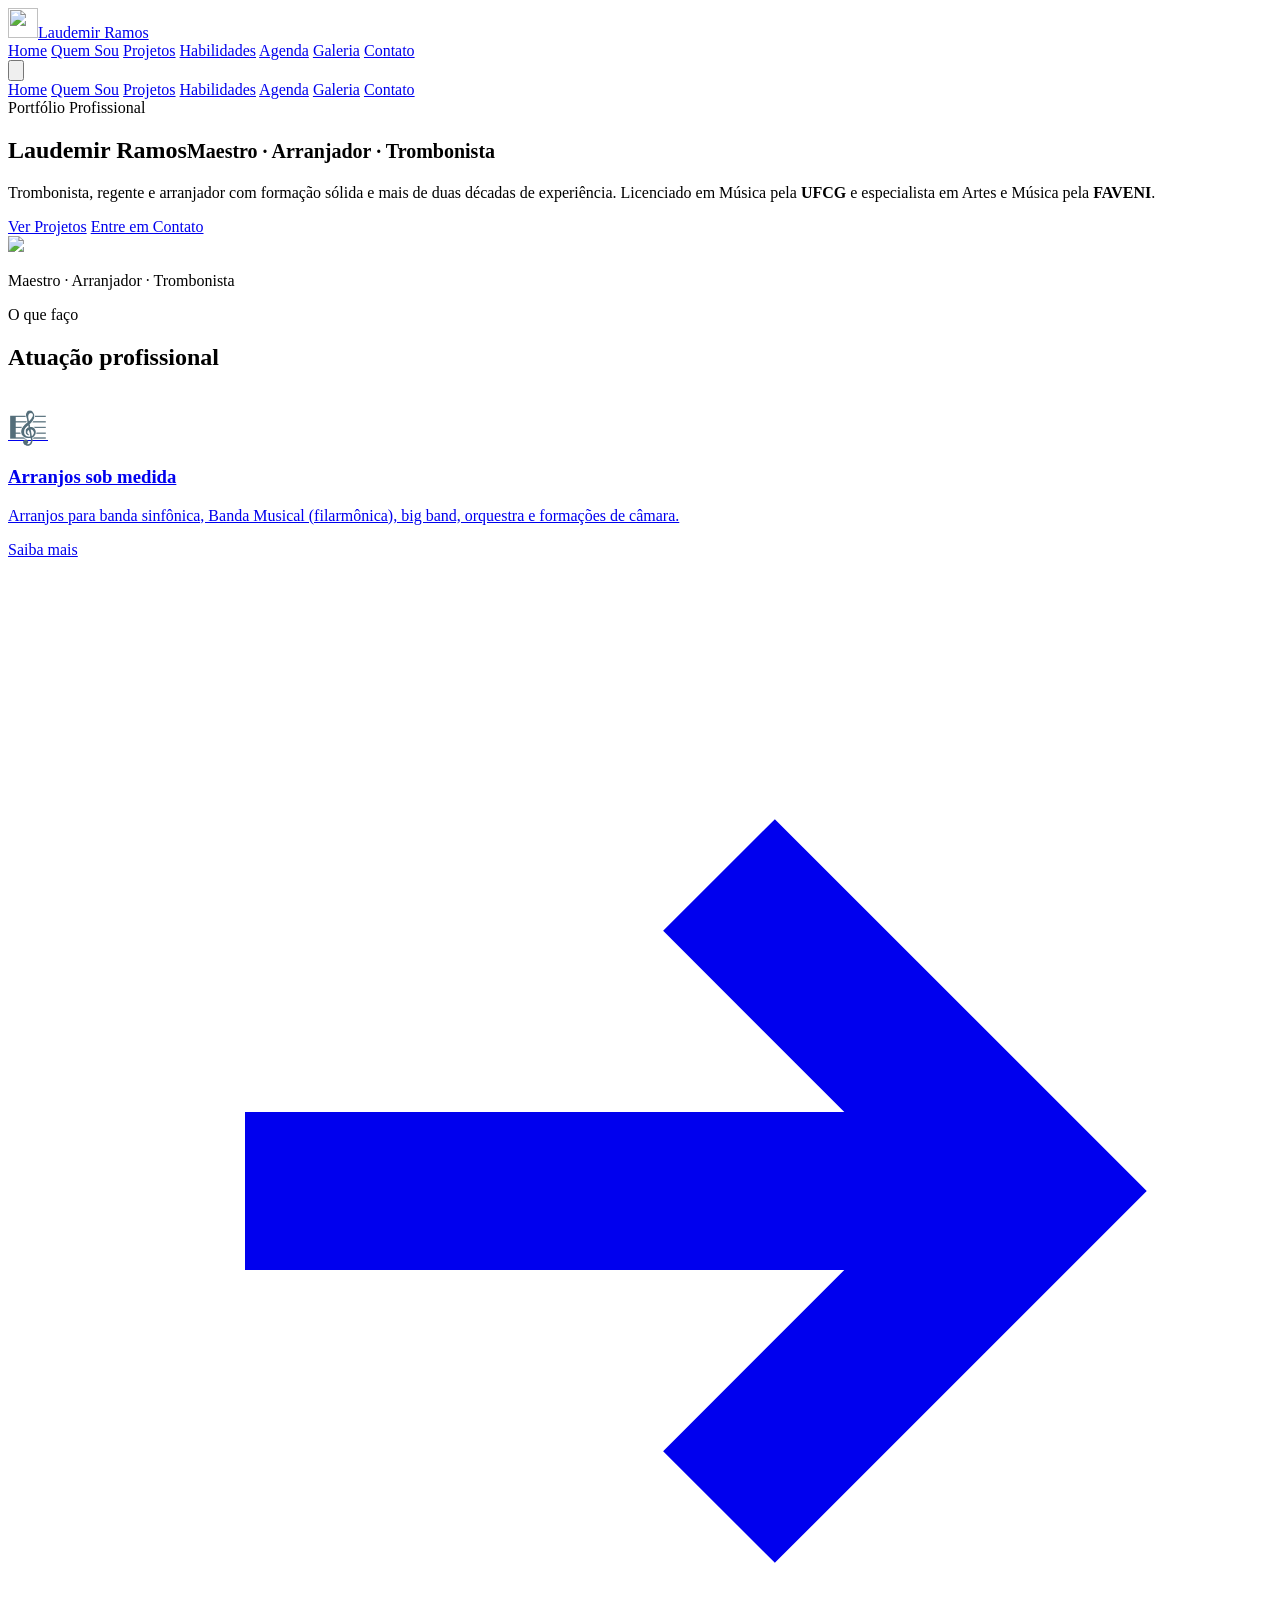
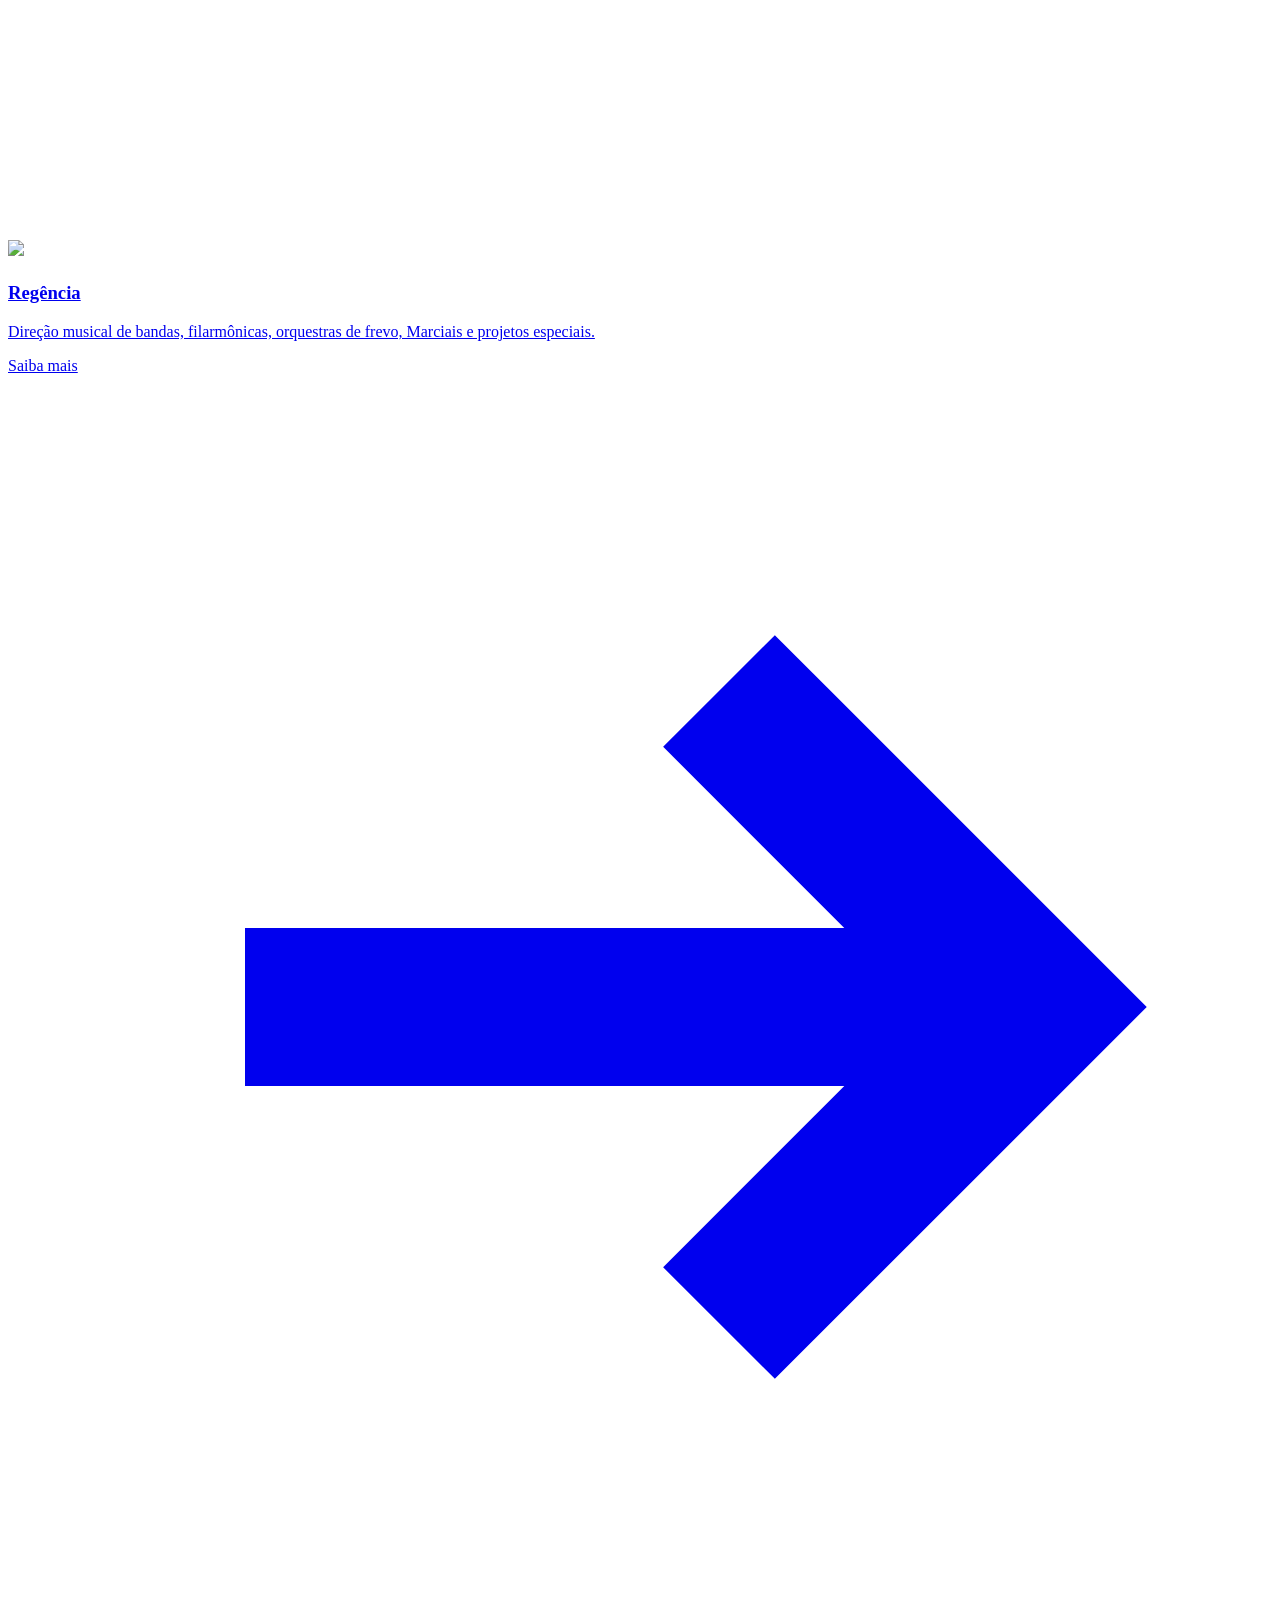
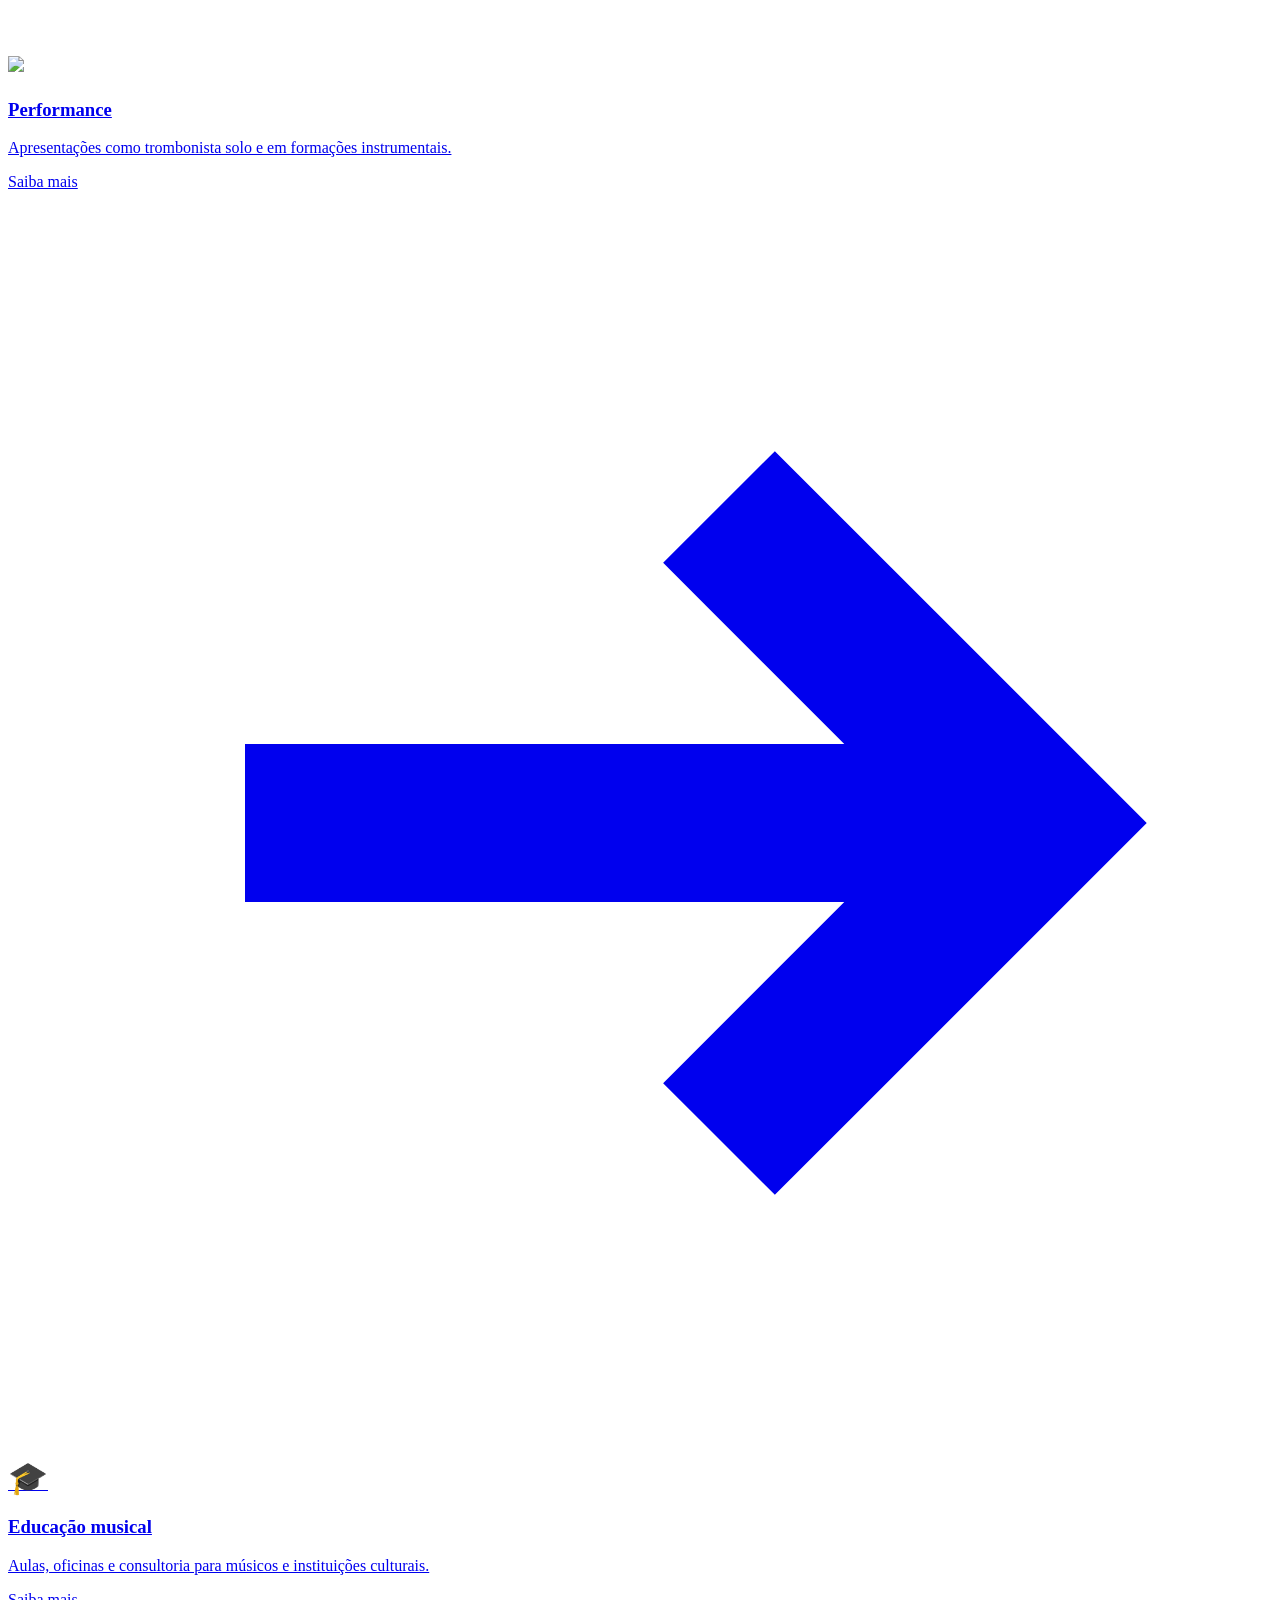
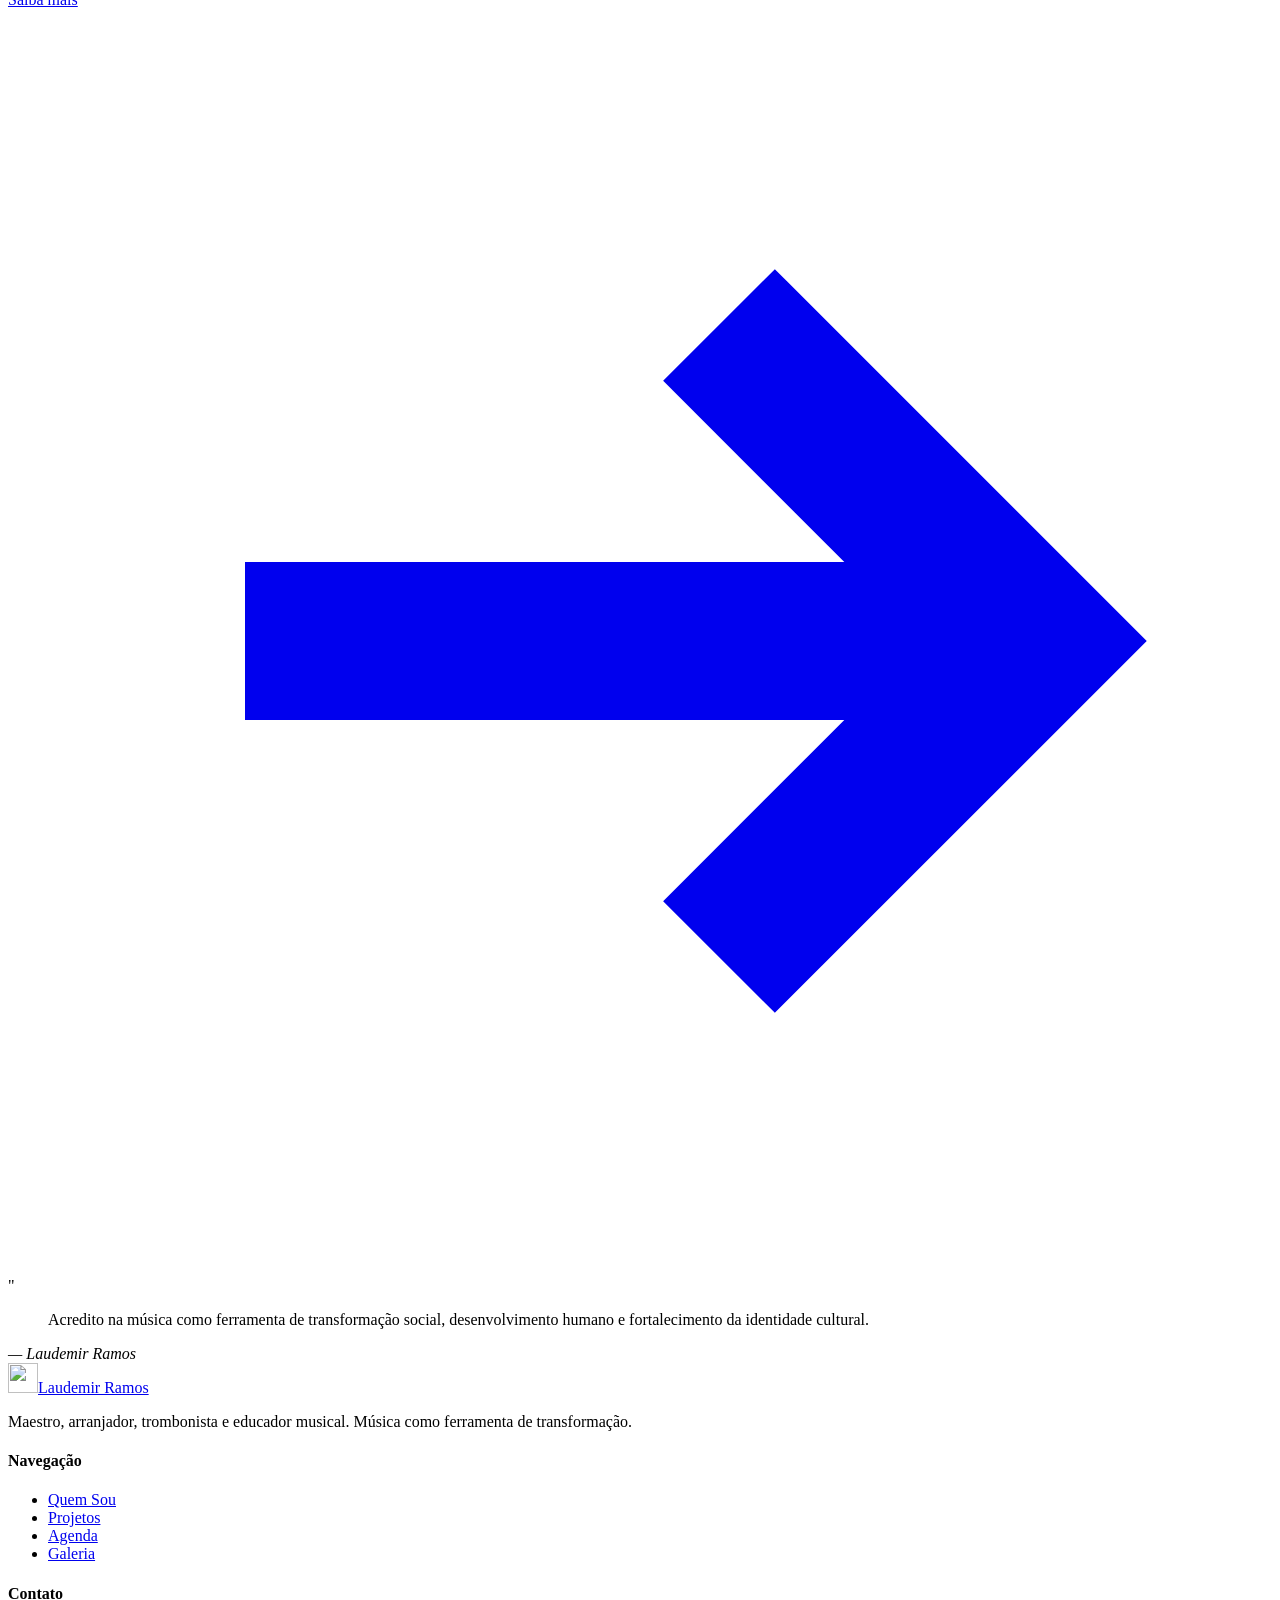
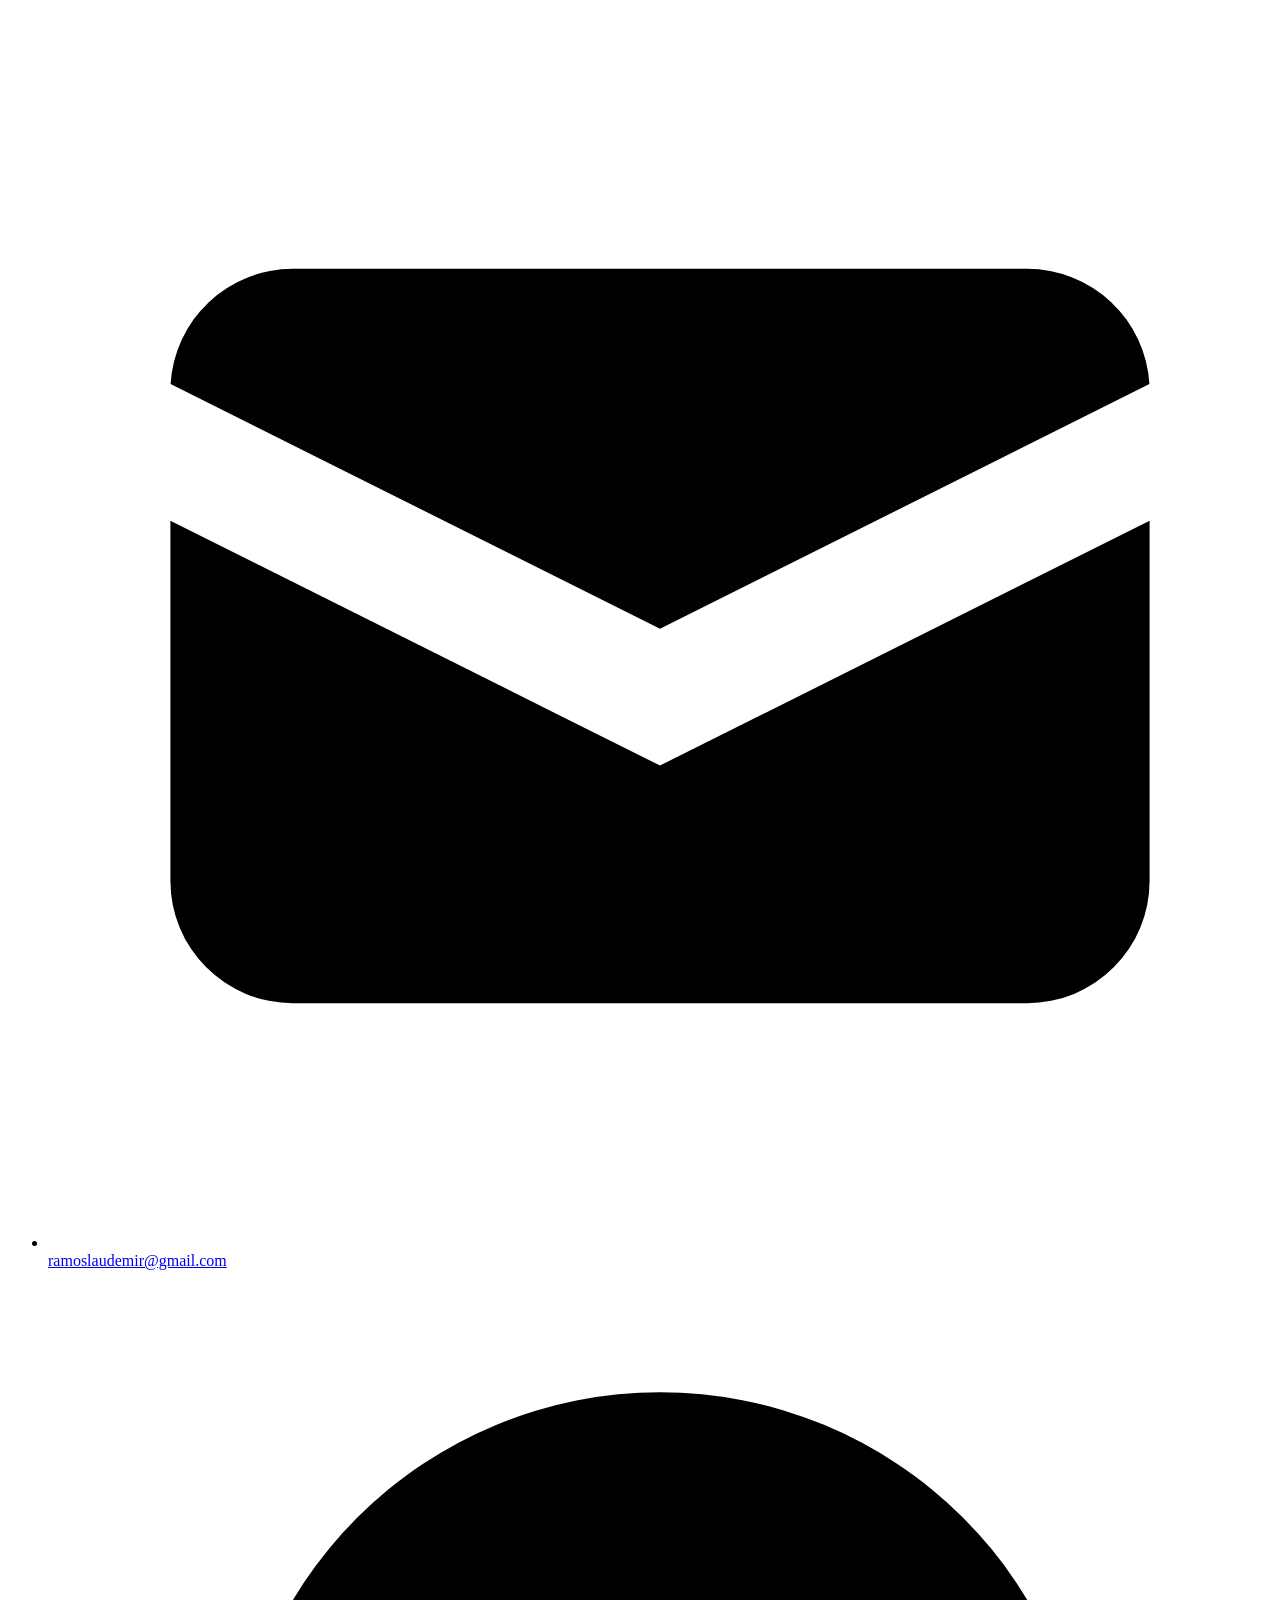
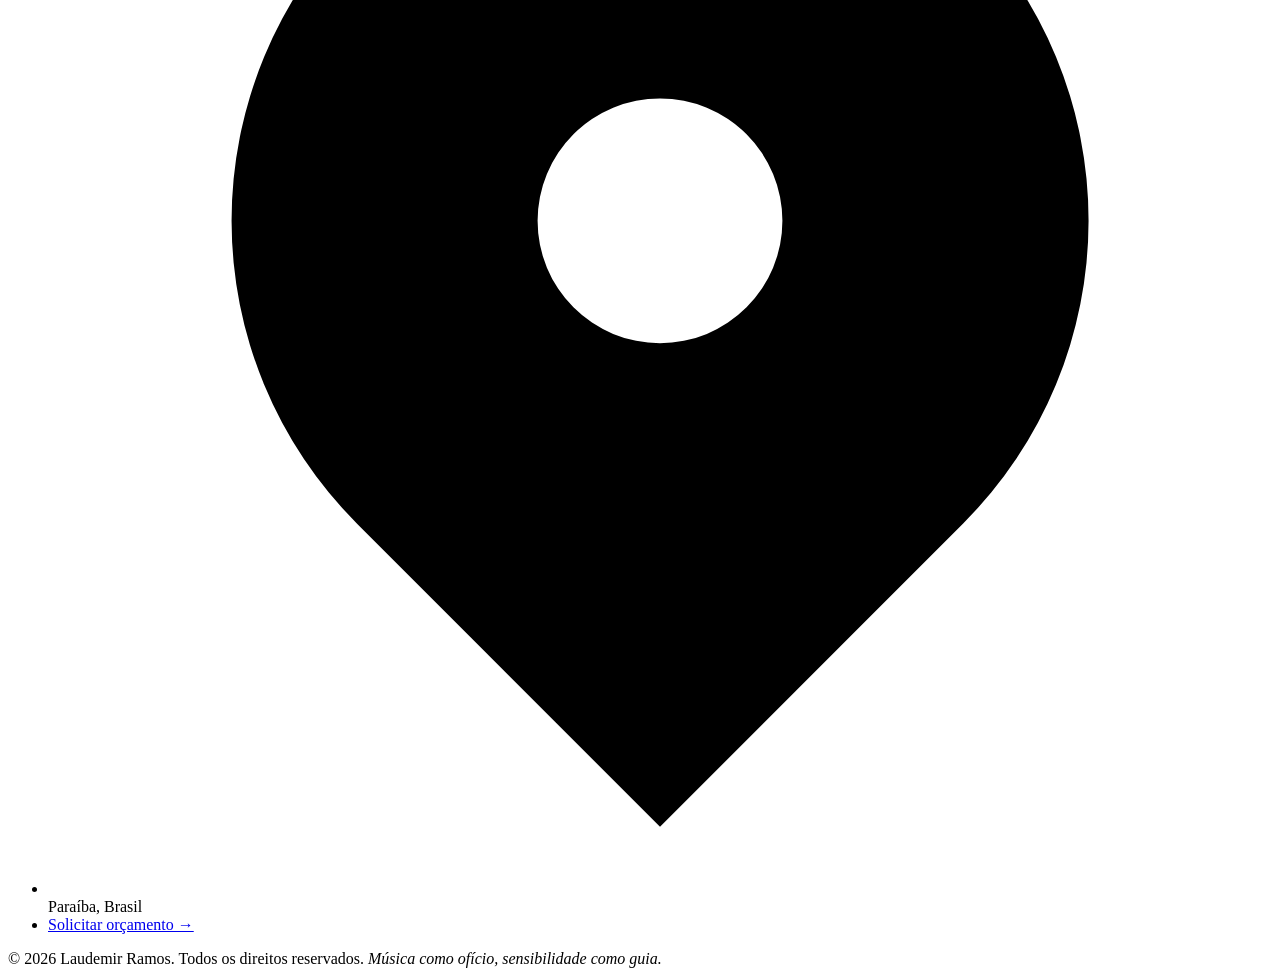
==== index.html @ 66a06727 "Add files via upload" ====
<!DOCTYPE html>
<html lang="pt-BR">
<head>
  <meta charset="UTF-8"/>
  <meta name="viewport" content="width=device-width, initial-scale=1"/>
  <title>Laudemir Ramos — Maestro, Arranjador e Trombonista</title>
  <meta name="description" content="Trombonista, regente e arranjador. Licenciado em Música pela UFCG. Mais de duas décadas dedicadas à música instrumental."/>
  <link rel="stylesheet" href="css/style.css"/>
</head>
<body>

<!-- NAV -->
<header class="site-header">
  <div class="wrap">
    <a href="index.html" class="logo"><span class="mark"><img src="img/clavefa ok.png" width="30px" height="30px"></span>Laudemir Ramos</a>
    <nav class="nav-desktop" aria-label="Principal">
      <a href="index.html" class="active">Home</a>
      <a href="quem-sou.html">Quem Sou</a>
      <a href="projetos.html">Projetos</a>
      <a href="habilidades.html">Habilidades</a>
      <a href="agenda.html">Agenda</a>
      <a href="galeria.html">Galeria</a>
      <a href="contato.html">Contato</a>
    </nav>
    <button class="nav-toggle" aria-label="Abrir menu" aria-expanded="false">
      <svg fill="none" viewBox="0 0 24 24" stroke="currentColor" stroke-width="2"><path stroke-linecap="round" stroke-linejoin="round" d="M4 6h16M4 12h16M4 18h16"/></svg>
    </button>
  </div>
  <nav class="nav-mobile" aria-label="Mobile">
    <a href="index.html" class="active">Home</a>
    <a href="quem-sou.html">Quem Sou</a>
    <a href="projetos.html">Projetos</a>
    <a href="habilidades.html">Habilidades</a>
    <a href="agenda.html">Agenda</a>
    <a href="galeria.html">Galeria</a>
    <a href="contato.html">Contato</a>
  </nav>
</header>

<!-- HERO -->
<section class="hero">
  <div class="wrap">
    <div class="hero-text">
      <span class="eyebrow on-ink">Portfólio Profissional</span>
      <h1 class="on-ink">Laudemir Ramos<small>Maestro · Arranjador · Trombonista</small></h1>
      <p class="lede">
        Trombonista, regente e arranjador com formação sólida e mais de duas décadas de experiência.
        Licenciado em Música pela <strong>UFCG</strong> e especialista em Artes e Música pela <strong>FAVENI</strong>.
      </p>
      <div class="btn-row">
        <a href="projetos.html" class="btn btn-primary">Ver Projetos</a>
        <a href="contato.html" class="btn btn-outline on-ink">Entre em Contato</a>
      </div>
    </div>

    <div class="hero-panel reveal">
      <div class="hero-panel-inner">
        <img src="img/imgEu1.png" width="600px">
      </div>
      <p class="hero-panel-caption on-ink">Maestro · Arranjador · Trombonista</p>
    </div>
  </div>
</section>

<!-- ATUAÇÃO -->
<section class="section section--parchment">
  <div class="wrap">
    <span class="eyebrow">O que faço</span>
    <h2>Atuação profissional</h2>
    <div class="grid grid-4 reveal-stagger" style="margin-top:2.4rem">

      <a href="projetos.html" class="card role-card">
        <span style="font-size:2rem">🎼</span>
        <h3>Arranjos sob medida</h3>
        <p>Arranjos para banda sinfônica, Banda Musical (filarmônica), big band, orquestra e formações de câmara.</p>
        <span class="more">Saiba mais <svg viewBox="0 0 16 16" fill="none" stroke="currentColor" stroke-width="2"><path d="M3 8h10M9 4l4 4-4 4"/></svg></span>
      </a>

      <a href="quem-sou.html" class="card role-card">
        <span style="font-size:2rem"><img src="img/maestro.png" width="40px"></span>
        <h3>Regência</h3>
        <p>Direção musical de bandas, filarmônicas, orquestras de frevo, Marciais e projetos especiais.</p>
        <span class="more">Saiba mais <svg viewBox="0 0 16 16" fill="none" stroke="currentColor" stroke-width="2"><path d="M3 8h10M9 4l4 4-4 4"/></svg></span>
      </a>

      <a href="galeria.html" class="card role-card">
        <span style="font-size:2rem"><img src="img/trombone.png" width="40px"></span>
        <h3>Performance</h3>
        <p>Apresentações como trombonista solo e em formações instrumentais.</p>
        <span class="more">Saiba mais <svg viewBox="0 0 16 16" fill="none" stroke="currentColor" stroke-width="2"><path d="M3 8h10M9 4l4 4-4 4"/></svg></span>
      </a>

      <a href="contato.html" class="card role-card">
        <span style="font-size:2rem">🎓</span>
        <h3>Educação musical</h3>
        <p>Aulas, oficinas e consultoria para músicos e instituições culturais.</p>
        <span class="more">Saiba mais <svg viewBox="0 0 16 16" fill="none" stroke="currentColor" stroke-width="2"><path d="M3 8h10M9 4l4 4-4 4"/></svg></span>
      </a>

    </div>
  </div>
</section>

<!-- CITAÇÃO -->
<section class="quote-band">
  <div class="wrap">
    <div class="quote-mark">"</div>
    <blockquote class="reveal">
      Acredito na música como ferramenta de transformação social, desenvolvimento humano e fortalecimento da identidade cultural.
    </blockquote>
    <cite>— Laudemir Ramos</cite>
  </div>
</section>

<!-- FOOTER -->
<footer class="site-footer">
  <div class="wrap">
    <div class="footer-grid">
      <div class="footer-brand">
        <a href="index.html" class="logo on-ink"><span class="mark"><img src="img/clavefa ok.png" width="30px" height="30px"></span>Laudemir Ramos</a>
        <p>Maestro, arranjador, trombonista e educador musical. Música como ferramenta de transformação.</p>
      </div>
      <div>
        <h4>Navegação</h4>
        <ul>
          <li><a href="quem-sou.html">Quem Sou</a></li>
          <li><a href="projetos.html">Projetos</a></li>
          <li><a href="agenda.html">Agenda</a></li>
          <li><a href="galeria.html">Galeria</a></li>
        </ul>
      </div>
      <div>
        <h4>Contato</h4>
        <ul class="footer-contact">
          <li>
            <svg viewBox="0 0 20 20" fill="currentColor"><path d="M2.003 5.884L10 9.882l7.997-3.998A2 2 0 0016 4H4a2 2 0 00-1.997 1.884z"/><path d="M18 8.118l-8 4-8-4V14a2 2 0 002 2h12a2 2 0 002-2V8.118z"/></svg>
            <a href="mailto:ramoslaudemir@gmail.com">ramoslaudemir@gmail.com</a>
          </li>
          <li>
            <svg viewBox="0 0 20 20" fill="currentColor"><path fill-rule="evenodd" d="M5.05 4.05a7 7 0 119.9 9.9L10 18.9l-4.95-4.95a7 7 0 010-9.9zM10 11a2 2 0 100-4 2 2 0 000 4z" clip-rule="evenodd"/></svg>
            Paraíba, Brasil
          </li>
          <li><a href="contato.html" class="footer-cta">Solicitar orçamento →</a></li>
        </ul>
      </div>
    </div>
    <div class="footer-bottom">
      <span>© 2026 Laudemir Ramos. Todos os direitos reservados.</span>
      <em>Música como ofício, sensibilidade como guia.</em>
    </div>
  </div>
</footer>

<script src="js/main.js"></script>
</body>
</html>
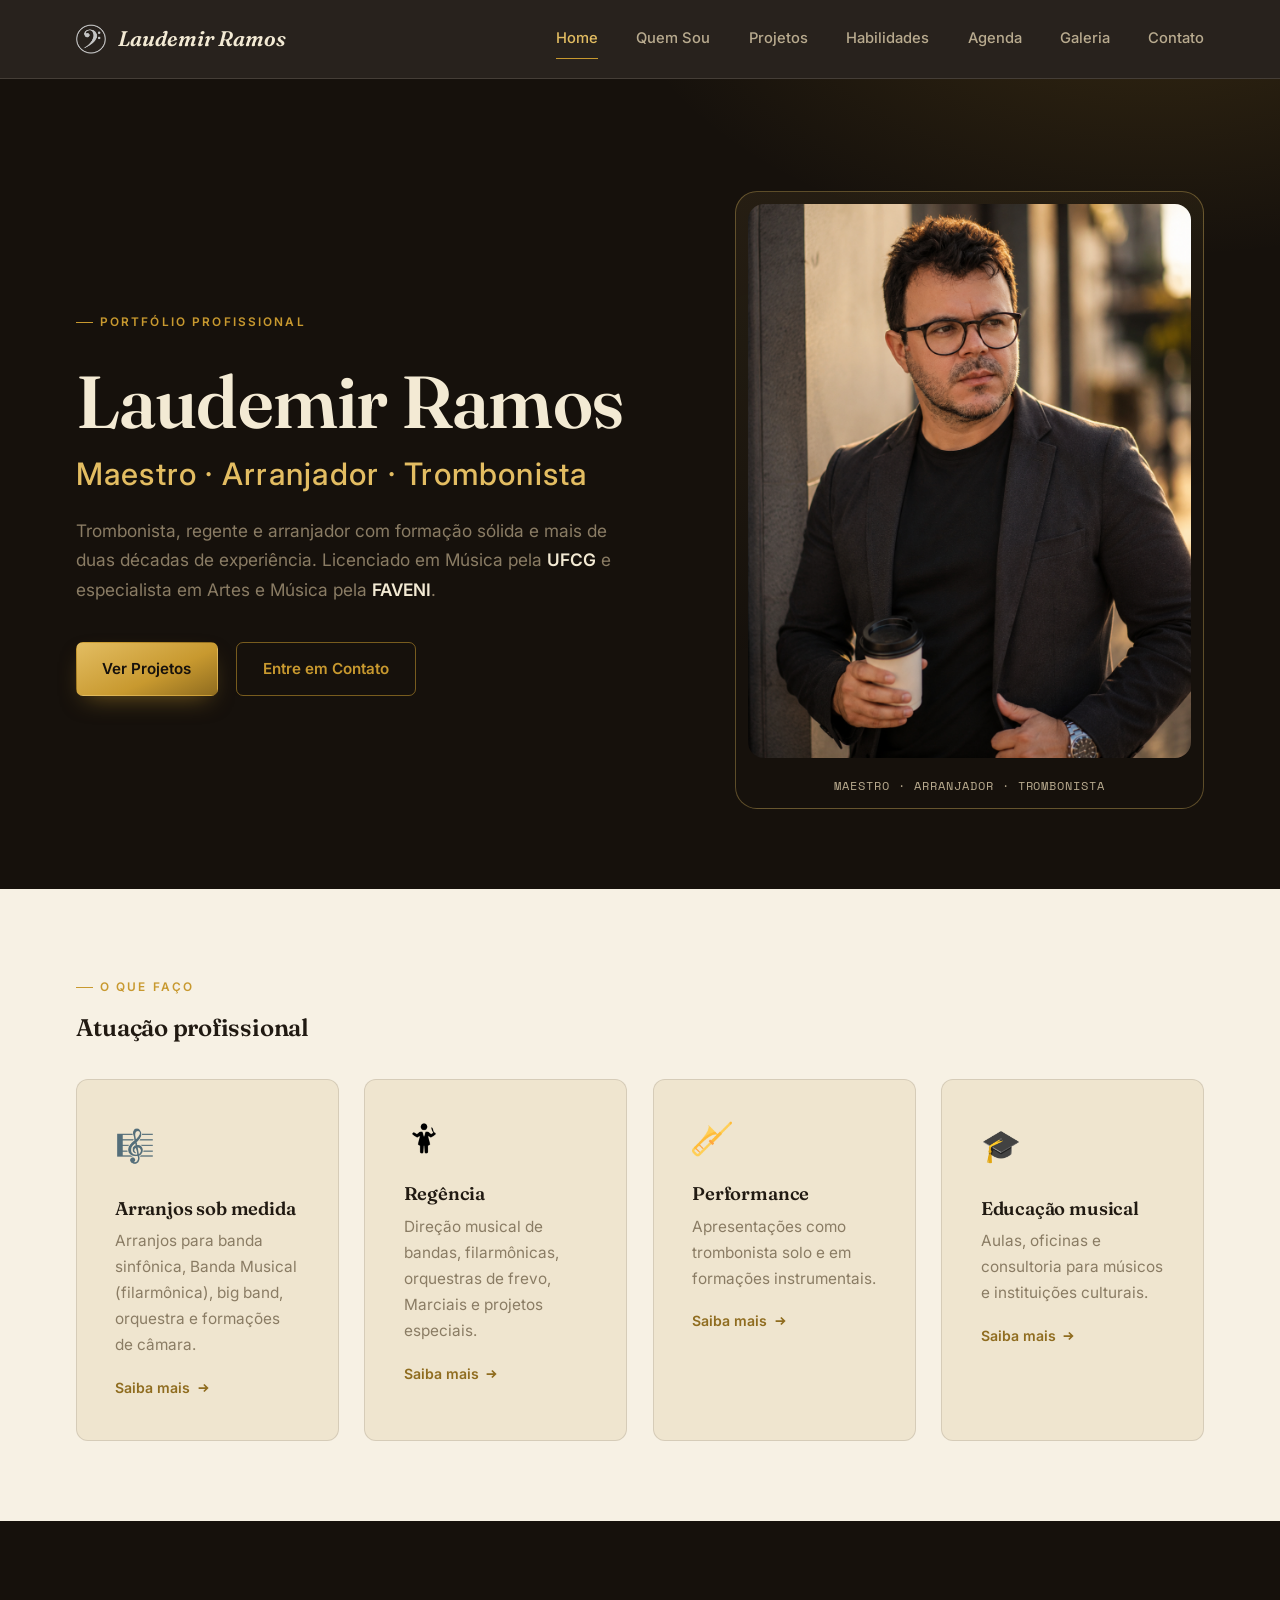
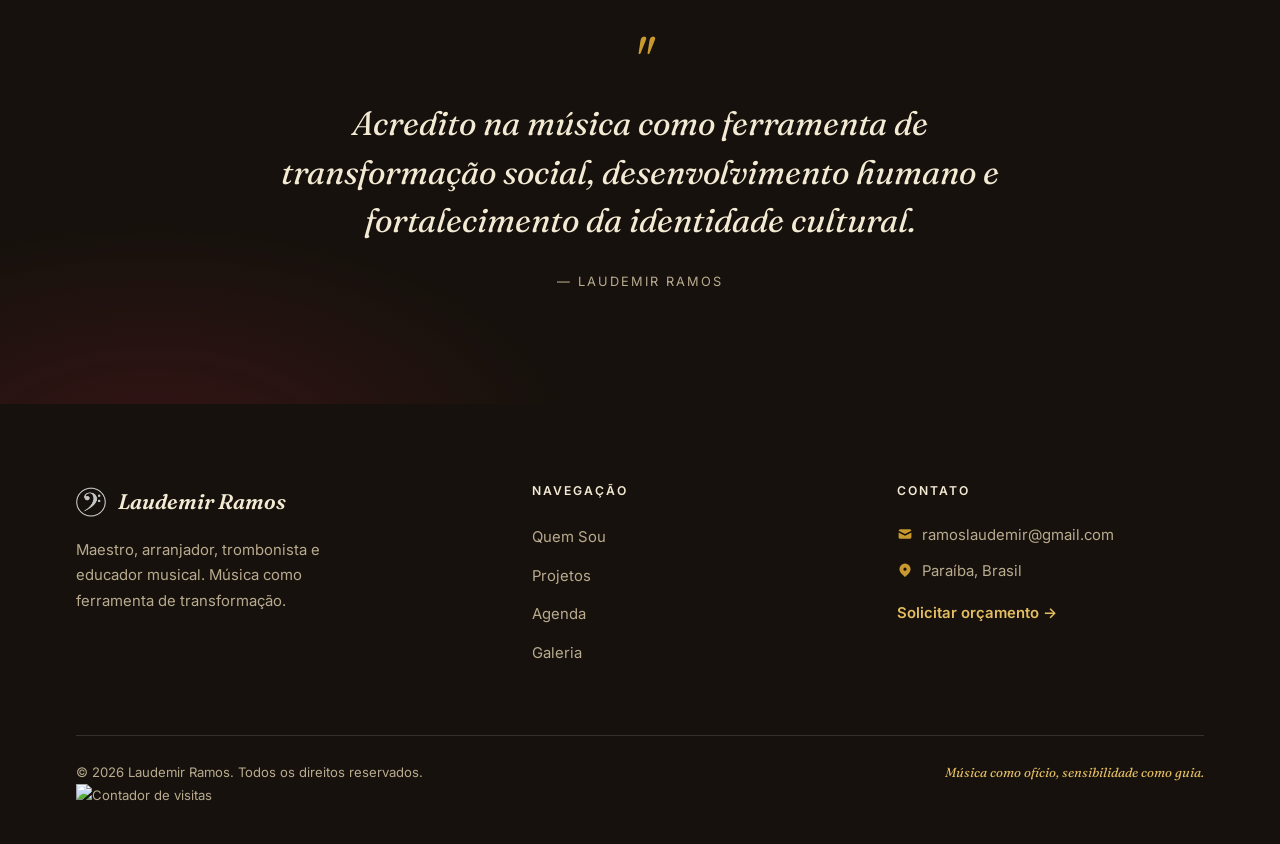
==== commit 074d2ce2: "contator de visitas ok" ====
--- a/index.html
+++ b/index.html
@@ -145,7 +145,11 @@
       </div>
     </div>
     <div class="footer-bottom">
-      <span>© 2026 Laudemir Ramos. Todos os direitos reservados.</span>
+      <span>© 2026 Laudemir Ramos. Todos os direitos reservados.
+        <p><!-- Inicia codigo Contador -->
+          <div align="left"><a title='Contador de Visitas' href='https://megacontador.com.br/' ><img src='https://megacontador.com.br/img-zkZhkLlRVdUSzzWP-3.gif' border='0' alt='Contador de visitas'></a></div>
+          <!-- Fim do codigo Contador --> </p>
+      </span>
       <em>Música como ofício, sensibilidade como guia.</em>
     </div>
   </div>
--- a/css/style.css
+++ b/css/style.css
@@ -0,0 +1,810 @@
+/* =========================================================
+   Laudemir Ramos — Maestro & Arranjador
+   Design system: pergaminho + latão + pauta musical
+   ========================================================= */
+
+@import url('https://fonts.googleapis.com/css2?family=Fraunces:ital,opsz,wght@0,9..144,300..700;1,9..144,400..600&family=Inter:wght@400;500;600;700&family=Space+Mono:wght@400;700&display=swap');
+
+:root{
+  /* --- color tokens --- */
+  --ink:        #16110c;
+  --ink-2:      #221a13;
+  --ink-3:      #2c2118;
+  --parchment:  #f7f1e4;
+  --parchment-2:#efe5cf;
+  --parchment-3:#e3d5b4;
+  --brass:      #c8992f;
+  --brass-light:#e3bd62;
+  --brass-dark: #8f6c1f;
+  --burgundy:   #6e1b25;
+  --ink-text:   #211a12;
+  --muted:      #8a7c64;
+  --muted-on-ink:#b9ab8f;
+  --cream-text: #f3ead4;
+  --line-on-ink: rgba(243,234,212,0.14);
+  --line-on-parchment: rgba(33,26,18,0.12);
+
+  /* --- type --- */
+  --font-display: 'Fraunces', 'Iowan Old Style', Georgia, serif;
+  --font-body: 'Inter', -apple-system, 'Segoe UI', sans-serif;
+  --font-mono: 'Space Mono', 'SFMono-Regular', monospace;
+
+  /* --- spacing --- */
+  --s-1: .5rem;
+  --s-2: .75rem;
+  --s-3: 1.1rem;
+  --s-4: 1.6rem;
+  --s-5: 2.4rem;
+  --s-6: 3.6rem;
+  --s-7: 5rem;
+  --s-8: 7rem;
+
+  --radius-sm: 7px;
+  --radius-md: 12px;
+  --radius-lg: 22px;
+
+  --ease: cubic-bezier(.22,.61,.36,1);
+}
+
+/* ---------------------------------------------------------
+   Reset
+   --------------------------------------------------------- */
+*,*::before,*::after{ box-sizing:border-box; }
+html{ scroll-behavior:smooth; }
+body{
+  margin:0;
+  background:var(--parchment);
+  color:var(--ink-text);
+  font-family:var(--font-body);
+  font-size:16px;
+  line-height:1.7;
+  -webkit-font-smoothing:antialiased;
+}
+img{ max-width:100%; display:block; }
+a{ color:inherit; text-decoration:none; }
+ul{ margin:0; padding:0; list-style:none; }
+button{ font-family:inherit; cursor:pointer; }
+h1,h2,h3,h4{
+  font-family:var(--font-display);
+  font-weight:600;
+  line-height:1.08;
+  margin:0;
+  color:var(--ink-text);
+  letter-spacing:-.01em;
+}
+p{ margin:0; }
+.on-ink h1,.on-ink h2,.on-ink h3,.on-ink p,.on-ink{ color:var(--cream-text); }
+
+@media (prefers-reduced-motion: reduce){
+  *{ animation-duration:.001ms !important; animation-iteration-count:1 !important; transition-duration:.001ms !important; scroll-behavior:auto !important; }
+}
+
+/* ---------------------------------------------------------
+   Layout helpers
+   --------------------------------------------------------- */
+.wrap{
+  width:100%;
+  max-width:1180px;
+  margin:0 auto;
+  padding:0 var(--s-4);
+}
+.section{ padding:var(--s-7) 0; }
+.section--tight{ padding:var(--s-6) 0; }
+.section--ink{ background:var(--ink); }
+.section--parchment{ background:var(--parchment); }
+.section--parchment-2{ background:var(--parchment-2); }
+
+.eyebrow{
+  display:inline-flex;
+  align-items:center;
+  gap:.55em;
+  font-family:var(--font-body);
+  font-weight:600;
+  font-size:.74rem;
+  letter-spacing:.18em;
+  text-transform:uppercase;
+  color:var(--brass);
+  margin:0 0 var(--s-3);
+}
+.eyebrow::before{
+  content:"";
+  width:1.5em;
+  height:1px;
+  background:var(--brass);
+  display:inline-block;
+}
+
+.lede{
+  font-size:1.08rem;
+  color:var(--muted);
+  max-width:46ch;
+  margin-top:var(--s-3);
+}
+.on-ink .lede{ color:var(--muted-on-ink); }
+
+.text-center{ text-align:center; }
+.mx-auto{ margin-left:auto; margin-right:auto; }
+
+/* ---------------------------------------------------------
+   Staff-line motif (signature device)
+   --------------------------------------------------------- */
+.staff{
+  --staff-color: var(--line-on-parchment);
+  height:64px;
+  background-image:repeating-linear-gradient(
+    to bottom,
+    var(--staff-color) 0px, var(--staff-color) 1px,
+    transparent 1px, transparent 13px
+  );
+  opacity:.9;
+}
+.on-ink .staff, .staff--ink{ --staff-color: var(--line-on-ink); }
+
+.divider{
+  position:relative;
+  height:42px;
+  margin:0 auto;
+  max-width:220px;
+}
+.divider::before{
+  content:"";
+  position:absolute; inset:0;
+  background-image:repeating-linear-gradient(
+    to bottom, var(--line-on-parchment) 0, var(--line-on-parchment) 1px, transparent 1px, transparent 9px
+  );
+  mask-image: linear-gradient(to right, transparent, #000 20%, #000 80%, transparent);
+}
+.on-ink .divider::before{ background-image:repeating-linear-gradient(to bottom, var(--line-on-ink) 0, var(--line-on-ink) 1px, transparent 1px, transparent 9px); }
+.divider .clef{
+  position:absolute; left:50%; top:50%; transform:translate(-50%,-50%);
+  font-family:var(--font-display); font-style:italic; font-size:1.6rem; color:var(--brass);
+  background:var(--parchment); padding:0 .6em;
+}
+.on-ink .divider .clef{ background:var(--ink); }
+
+/* ---------------------------------------------------------
+   Buttons
+   --------------------------------------------------------- */
+.btn{
+  display:inline-flex;
+  align-items:center;
+  gap:.6em;
+  padding:.85em 1.7em;
+  border-radius:var(--radius-sm);
+  font-weight:600;
+  font-size:.95rem;
+  border:1.5px solid transparent;
+  transition:transform .25s var(--ease), background .25s var(--ease), color .25s var(--ease), border-color .25s var(--ease);
+  white-space:nowrap;
+}
+.btn:hover{ transform:translateY(-2px); }
+.btn-primary{
+  background:linear-gradient(155deg, var(--brass-light), var(--brass) 60%, var(--brass-dark));
+  color:var(--ink);
+  box-shadow:0 10px 24px -10px rgba(200,153,47,.55);
+}
+.btn-primary:hover{ filter:brightness(1.07); }
+.btn-outline{
+  border-color:rgba(200,153,47,.55);
+  color:var(--brass);
+  background:transparent;
+}
+.on-ink .btn-outline{ color:var(--brass-light); border-color:rgba(227,189,98,.45); }
+.btn-outline:hover{ background:rgba(200,153,47,.12); }
+.btn-row{ display:flex; flex-wrap:wrap; gap:var(--s-3); margin-top:var(--s-5); }
+
+/* ---------------------------------------------------------
+   Header / Nav
+   --------------------------------------------------------- */
+.site-header{
+  position:sticky; top:0; z-index:100;
+  background:rgba(22,17,12,.92);
+  backdrop-filter:blur(10px);
+  border-bottom:1px solid var(--line-on-ink);
+}
+.site-header .wrap{
+  display:flex; align-items:center; justify-content:space-between;
+  height:78px;
+}
+.logo{
+  font-family:var(--font-display);
+  font-style:italic;
+  font-weight:600;
+  font-size:1.32rem;
+  color:var(--cream-text);
+  display:flex; align-items:center; gap:.6em;
+}
+.logo .mark{
+  color:var(--brass);
+  font-style:normal;
+  font-size:1.5rem;
+  line-height:0;
+}
+.nav-desktop{ display:flex; align-items:center; gap:var(--s-5); }
+.nav-desktop a{
+  position:relative;
+  font-size:.92rem;
+  font-weight:500;
+  color:var(--muted-on-ink);
+  padding:.4em 0;
+  transition:color .2s var(--ease);
+}
+.nav-desktop a::after{
+  content:"";
+  position:absolute; left:0; bottom:-2px;
+  width:0; height:1px;
+  background:var(--brass);
+  transition:width .25s var(--ease);
+}
+.nav-desktop a:hover,
+.nav-desktop a.active{ color:var(--cream-text); }
+.nav-desktop a:hover::after,
+.nav-desktop a.active::after{ width:100%; }
+.nav-desktop a.active{ color:var(--brass-light); }
+
+.nav-toggle{
+  display:none;
+  width:42px; height:42px;
+  align-items:center; justify-content:center;
+  background:transparent; border:1px solid var(--line-on-ink); border-radius:var(--radius-sm);
+  color:var(--cream-text);
+}
+.nav-toggle svg{ width:20px; height:20px; }
+
+.nav-mobile{
+  display:none;
+  flex-direction:column;
+  background:var(--ink-2);
+  border-bottom:1px solid var(--line-on-ink);
+}
+.nav-mobile.is-open{ display:flex; }
+.nav-mobile a{
+  padding:1em var(--s-4);
+  border-top:1px solid var(--line-on-ink);
+  color:var(--muted-on-ink);
+  font-size:.98rem;
+}
+.nav-mobile a.active{ color:var(--brass-light); }
+
+@media (max-width: 880px){
+  .nav-desktop{ display:none; }
+  .nav-toggle{ display:flex; }
+}
+
+/* ---------------------------------------------------------
+   Page header band (inner pages)
+   --------------------------------------------------------- */
+.page-header{
+  background:
+    radial-gradient(ellipse 800px 420px at 85% -10%, rgba(200,153,47,.16), transparent 60%),
+    var(--ink);
+  padding:var(--s-8) 0 var(--s-6);
+  position:relative;
+  overflow:hidden;
+}
+.page-header::after{
+  content:"";
+  position:absolute; right:-60px; top:0; bottom:0; width:340px;
+  background-image:repeating-linear-gradient(to bottom, var(--line-on-ink) 0, var(--line-on-ink) 1px, transparent 1px, transparent 15px);
+  mask-image:linear-gradient(to left, #000, transparent 75%);
+  opacity:.8;
+}
+.page-header h1{ font-size:clamp(2.3rem, 5vw, 3.4rem); max-width:18ch; }
+.page-header .eyebrow{ color:var(--brass-light); }
+
+/* ---------------------------------------------------------
+   Hero (home)
+   --------------------------------------------------------- */
+.hero{
+  background:
+    radial-gradient(ellipse 900px 500px at 90% -15%, rgba(200,153,47,.18), transparent 60%),
+    var(--ink);
+  padding:var(--s-8) 0 var(--s-7);
+  overflow:hidden;
+}
+.hero .wrap{
+  display:grid;
+  grid-template-columns:1.05fr .85fr;
+  gap:var(--s-7);
+  align-items:center;
+}
+.hero h1{
+  font-size:clamp(2.8rem, 6vw, 4.6rem);
+  margin-top:var(--s-2);
+}
+.hero h1 small{
+  display:block;
+  font-family:var(--font-body);
+  font-style:normal;
+  font-weight:500;
+  font-size:.42em;
+  letter-spacing:.04em;
+  color:var(--brass-light);
+  margin-top:.5em;
+}
+.hero p.lede{ margin-top:var(--s-4); max-width:50ch; font-size:1.08rem; }
+.hero p.lede strong{ color:var(--cream-text); font-weight:600; }
+
+.hero-panel{
+  position:relative;
+  border:1px solid rgba(227,189,98,.35);
+  border-radius:var(--radius-lg);
+  padding:var(--s-2);
+  background:linear-gradient(160deg, rgba(227,189,98,.08), transparent 60%);
+}
+.hero-panel-inner{
+  position:relative;
+  border-radius:calc(var(--radius-lg) - 6px);
+  background:var(--ink-2);
+  aspect-ratio:4/5;
+  overflow:hidden;
+  display:flex; align-items:center; justify-content:center;
+}
+.hero-panel-inner .staff{ position:absolute; inset:0; height:auto; opacity:.5; }
+.hero-panel-inner svg.trombone{ position:relative; width:62%; color:var(--brass-light); z-index:2; filter:drop-shadow(0 14px 30px rgba(0,0,0,.5)); }
+.hero-panel .corner{
+  position:absolute; width:22px; height:22px; border:1.5px solid var(--brass);
+}
+.hero-panel .corner.tl{ top:-1px; left:-1px; border-right:none; border-bottom:none; }
+.hero-panel .corner.tr{ top:-1px; right:-1px; border-left:none; border-bottom:none; }
+.hero-panel .corner.bl{ bottom:-1px; left:-1px; border-right:none; border-top:none; }
+.hero-panel .corner.br{ bottom:-1px; right:-1px; border-left:none; border-top:none; }
+.hero-panel-caption{
+  text-align:center; padding-top:var(--s-3);
+  font-family:var(--font-mono); font-size:.75rem; letter-spacing:.08em;
+  color:var(--muted-on-ink); text-transform:uppercase;
+}
+
+@media (max-width: 920px){
+  .hero .wrap{ grid-template-columns:1fr; }
+  .hero-panel{ max-width:360px; margin:0 auto; order:-1; }
+}
+
+/* ---------------------------------------------------------
+   Monogram crest (signature icon system)
+   --------------------------------------------------------- */
+.crest{
+  width:58px; height:58px;
+  border-radius:50%;
+  border:1.4px solid rgba(200,153,47,.5);
+  display:flex; align-items:center; justify-content:center;
+  font-family:var(--font-display);
+  font-style:italic;
+  font-weight:600;
+  font-size:1.5rem;
+  color:var(--brass);
+  background:radial-gradient(circle at 30% 25%, rgba(200,153,47,.16), transparent 70%);
+  flex-shrink:0;
+}
+.crest--lg{ width:74px; height:74px; font-size:1.9rem; }
+.on-ink .crest{ border-color:rgba(227,189,98,.55); }
+
+/* ---------------------------------------------------------
+   Cards: feature / role
+   --------------------------------------------------------- */
+.grid{ display:grid; gap:var(--s-4); }
+.grid-2{ grid-template-columns:repeat(2,1fr); }
+.grid-3{ grid-template-columns:repeat(3,1fr); }
+.grid-4{ grid-template-columns:repeat(4,1fr); }
+@media (max-width: 980px){ .grid-4{ grid-template-columns:repeat(2,1fr); } .grid-3{ grid-template-columns:repeat(2,1fr); } }
+@media (max-width: 620px){ .grid-4,.grid-3,.grid-2{ grid-template-columns:1fr; } }
+
+.card{
+  background:var(--parchment-2);
+  border:1px solid var(--line-on-parchment);
+  border-radius:var(--radius-md);
+  padding:var(--s-5);
+  transition:transform .3s var(--ease), border-color .3s var(--ease);
+}
+.card:hover{ transform:translateY(-4px); border-color:rgba(200,153,47,.45); }
+.card h3{ font-size:1.15rem; margin-top:var(--s-4); }
+.card p{ color:var(--muted); margin-top:.6em; font-size:.96rem; }
+.card .more{
+  display:inline-flex; align-items:center; gap:.4em;
+  margin-top:var(--s-3);
+  color:var(--brass-dark); font-weight:600; font-size:.88rem;
+  transition:gap .25s var(--ease);
+}
+.card .more svg{ width:14px; height:14px; transition:transform .25s var(--ease); }
+.card:hover .more svg{ transform:translateX(4px); }
+
+.role-card{ text-align:left; }
+
+/* ---------------------------------------------------------
+   Quote / philosophy band
+   --------------------------------------------------------- */
+.quote-band{
+  background:
+    radial-gradient(ellipse 700px 380px at 12% 110%, rgba(110,27,37,.35), transparent 60%),
+    var(--ink);
+  padding:var(--s-8) 0;
+  text-align:center;
+  position:relative;
+}
+.quote-mark{
+  font-family:var(--font-display);
+  font-style:italic;
+  font-size:3.4rem;
+  color:var(--brass);
+  line-height:1;
+  margin-bottom:var(--s-2);
+}
+.quote-band blockquote{
+  font-family:var(--font-display);
+  font-style:italic;
+  font-weight:400;
+  font-size:clamp(1.4rem, 3.2vw, 2.1rem);
+  color:var(--cream-text);
+  max-width:780px;
+  margin:0 auto;
+  line-height:1.45;
+}
+.quote-band cite{
+  display:block;
+  margin-top:var(--s-4);
+  font-style:normal;
+  font-family:var(--font-body);
+  font-size:.8rem;
+  letter-spacing:.16em;
+  text-transform:uppercase;
+  color:var(--muted-on-ink);
+}
+
+/* ---------------------------------------------------------
+   Footer
+   --------------------------------------------------------- */
+.site-footer{ background:var(--ink); color:var(--muted-on-ink); padding-top:var(--s-7); }
+.footer-grid{
+  display:grid;
+  grid-template-columns:1.3fr 1fr 1fr;
+  gap:var(--s-6);
+  padding-bottom:var(--s-6);
+  border-bottom:1px solid var(--line-on-ink);
+}
+.footer-grid h4{
+  color:var(--cream-text);
+  font-family:var(--font-body);
+  font-size:.76rem;
+  letter-spacing:.16em;
+  text-transform:uppercase;
+  font-weight:600;
+  margin-bottom:var(--s-4);
+}
+.footer-brand .logo{ margin-bottom:var(--s-3); }
+.footer-brand p{ max-width:32ch; font-size:.93rem; }
+.footer-grid ul li{ margin-bottom:.7em; }
+.footer-grid ul a{ font-size:.93rem; transition:color .2s; }
+.footer-grid ul a:hover{ color:var(--brass-light); }
+.footer-contact li{ font-size:.93rem; margin-bottom:.7em; display:flex; gap:.6em; }
+.footer-contact li svg{ width:16px; height:16px; color:var(--brass); flex-shrink:0; margin-top:.2em; }
+.footer-cta{
+  display:inline-flex; align-items:center; gap:.5em;
+  margin-top:.4em;
+  color:var(--brass-light); font-weight:600; font-size:.9rem;
+}
+.footer-bottom{
+  display:flex; justify-content:space-between; flex-wrap:wrap; gap:var(--s-2);
+  padding:var(--s-4) 0 var(--s-5);
+  font-size:.82rem; color:var(--muted-on-ink);
+}
+.footer-bottom em{ font-style:italic; font-family:var(--font-display); color:var(--brass-light); }
+
+@media (max-width: 760px){
+  .footer-grid{ grid-template-columns:1fr; gap:var(--s-5); }
+}
+
+/* ---------------------------------------------------------
+   Scroll reveal
+   --------------------------------------------------------- */
+.reveal{ opacity:0; transform:translateY(22px); transition:opacity .7s var(--ease), transform .7s var(--ease); }
+.reveal.is-visible{ opacity:1; transform:translateY(0); }
+.reveal-stagger > *{ opacity:0; transform:translateY(18px); transition:opacity .6s var(--ease), transform .6s var(--ease); }
+.reveal-stagger.is-visible > *{ opacity:1; transform:translateY(0); }
+.reveal-stagger.is-visible > *:nth-child(1){ transition-delay:.02s; }
+.reveal-stagger.is-visible > *:nth-child(2){ transition-delay:.10s; }
+.reveal-stagger.is-visible > *:nth-child(3){ transition-delay:.18s; }
+.reveal-stagger.is-visible > *:nth-child(4){ transition-delay:.26s; }
+.reveal-stagger.is-visible > *:nth-child(5){ transition-delay:.34s; }
+.reveal-stagger.is-visible > *:nth-child(6){ transition-delay:.42s; }
+
+/* ---------------------------------------------------------
+   Focus states (accessibility)
+   --------------------------------------------------------- */
+a:focus-visible, button:focus-visible, input:focus-visible, textarea:focus-visible, select:focus-visible{
+  outline:2px solid var(--brass);
+  outline-offset:3px;
+  border-radius:4px;
+}
+
+/* ---------------------------------------------------------
+   Page-specific: Quem Sou
+   --------------------------------------------------------- */
+.about-split{
+  display:grid;
+  grid-template-columns:.8fr 1.2fr;
+  gap:var(--s-7);
+  align-items:start;
+}
+.about-split .hero-panel{ position:sticky; top:110px; }
+.about-text p{ margin-bottom:var(--s-4); color:var(--ink-text); }
+.about-text p strong{ color:var(--brass-dark); }
+@media (max-width:920px){
+  .about-split{ grid-template-columns:1fr; }
+  .about-split .hero-panel{ position:static; max-width:340px; margin:0 auto var(--s-5); }
+}
+
+.edu-card{
+  border-left:2px solid var(--brass);
+  padding-left:var(--s-4);
+}
+.edu-card .eyebrow-tag{
+  font-family:var(--font-mono); font-size:.78rem; color:var(--brass-dark); letter-spacing:.04em;
+}
+.edu-card h3{ font-size:1.1rem; margin-top:.3em; }
+.edu-card p{ color:var(--muted); margin-top:.4em; font-size:.93rem; }
+
+/* ---------------------------------------------------------
+   Page-specific: Projetos
+   --------------------------------------------------------- */
+.filter-row{
+  display:flex; flex-wrap:wrap; gap:.6em;
+  margin-top:var(--s-5);
+}
+.filter-btn{
+  padding:.6em 1.3em;
+  border-radius:999px;
+  border:1px solid var(--line-on-ink);
+  background:transparent;
+  color:var(--muted-on-ink);
+  font-size:.86rem; font-weight:500;
+  transition:all .25s var(--ease);
+}
+.filter-btn:hover{ border-color:var(--brass); color:var(--cream-text); }
+.filter-btn.active{
+  background:var(--brass);
+  border-color:var(--brass);
+  color:var(--ink);
+}
+
+.project-list{ display:flex; flex-direction:column; gap:var(--s-4); margin-top:var(--s-6); }
+.project-card{
+  display:grid;
+  grid-template-columns:auto 140px 1fr;
+  gap:var(--s-4);
+  align-items:start;
+  background:var(--parchment-2);
+  border:1px solid var(--line-on-parchment);
+  border-radius:var(--radius-md);
+  padding:var(--s-4) var(--s-5);
+  transition:transform .3s var(--ease), border-color .3s var(--ease);
+}
+.project-card:hover{ transform:translateY(-3px); border-color:rgba(200,153,47,.45); }
+.project-card .crest{ margin-top:.1em; }
+.project-date{
+  font-family:var(--font-mono);
+  font-size:.82rem;
+  color:var(--brass-dark);
+  white-space:nowrap;
+  padding-top:.6em;
+}
+.project-card h3{ font-size:1.18rem; }
+.project-tags{ display:flex; gap:.5em; margin:.5em 0; flex-wrap:wrap; }
+.tag{
+  font-size:.74rem; font-weight:600; letter-spacing:.04em; text-transform:uppercase;
+  padding:.3em .7em; border-radius:999px;
+  background:rgba(200,153,47,.14); color:var(--brass-dark);
+}
+.tag--alt{ background:rgba(110,27,37,.1); color:var(--burgundy); }
+.project-card p{ color:var(--muted); font-size:.95rem; }
+.project-video{
+  margin-top:var(--s-3);
+  border-radius:var(--radius-sm);
+  overflow:hidden;
+  border:1px solid var(--line-on-parchment);
+  aspect-ratio:16/9;
+  max-width:420px;
+}
+.project-video iframe{ width:100%; height:100%; border:0; display:block; }
+
+@media (max-width: 760px){
+  .project-card{ grid-template-columns:auto 1fr; }
+  .project-date{ grid-column:2; padding-top:0; }
+  .project-card h3, .project-card .project-tags, .project-card p, .project-card .project-video{ grid-column:1 / -1; }
+}
+
+/* ---------------------------------------------------------
+   Page-specific: Habilidades
+   --------------------------------------------------------- */
+.skills-group{ margin-bottom:var(--s-6); }
+.skills-group h3{
+  font-size:1.05rem;
+  color:var(--brass-dark);
+  margin-bottom:var(--s-4);
+  font-family:var(--font-body);
+  font-weight:700;
+  letter-spacing:.01em;
+}
+.skill-row{ margin-bottom:var(--s-4); }
+.skill-row:last-child{ margin-bottom:0; }
+.skill-label{
+  display:flex; justify-content:space-between; align-items:baseline;
+  margin-bottom:.5em; font-size:.95rem;
+}
+.skill-label span.pct{ font-family:var(--font-mono); color:var(--brass-dark); font-size:.86rem; }
+.skill-bar{
+  height:7px; border-radius:999px;
+  background:var(--parchment-3);
+  overflow:hidden;
+}
+.skill-bar-fill{
+  height:100%; width:0%;
+  border-radius:999px;
+  background:linear-gradient(90deg, var(--brass-dark), var(--brass-light));
+  transition:width 1.1s var(--ease);
+}
+
+.software-pills{ display:flex; flex-wrap:wrap; gap:.7em; margin-top:var(--s-4); }
+.software-pill{
+  font-family:var(--font-mono);
+  font-size:.85rem;
+  padding:.55em 1.1em;
+  border:1px solid var(--line-on-parchment);
+  border-radius:var(--radius-sm);
+  background:var(--parchment-2);
+  color:var(--ink-text);
+}
+
+.lang-row{
+  display:flex; justify-content:space-between; align-items:center;
+  padding:var(--s-3) 0;
+  border-bottom:1px solid var(--line-on-parchment);
+}
+.lang-row:last-child{ border-bottom:none; }
+.lang-row .lang-name{ font-weight:600; }
+.lang-row .lang-level{ color:var(--muted); font-size:.9rem; text-align:right; }
+
+/* ---------------------------------------------------------
+   Page-specific: Agenda
+   --------------------------------------------------------- */
+.agenda-list{ display:flex; flex-direction:column; gap:var(--s-4); margin-top:var(--s-6); }
+.agenda-card{
+  display:grid;
+  grid-template-columns:96px 1fr;
+  gap:var(--s-5);
+  background:var(--parchment-2);
+  border:1px solid var(--line-on-parchment);
+  border-radius:var(--radius-md);
+  padding:var(--s-5);
+  transition:transform .3s var(--ease), border-color .3s var(--ease);
+}
+.agenda-card:hover{ transform:translateY(-3px); border-color:rgba(200,153,47,.45); }
+.agenda-date{
+  background:var(--ink);
+  border-radius:var(--radius-sm);
+  text-align:center;
+  padding:var(--s-3) 0;
+  color:var(--cream-text);
+  height:fit-content;
+}
+.agenda-date .weekday{ font-size:.7rem; letter-spacing:.1em; text-transform:uppercase; color:var(--muted-on-ink); }
+.agenda-date .day{ font-family:var(--font-display); font-size:2rem; font-weight:600; line-height:1.1; color:var(--brass-light); }
+.agenda-date .month{ font-size:.74rem; letter-spacing:.1em; text-transform:uppercase; color:var(--muted-on-ink); }
+.agenda-meta{ display:flex; align-items:center; gap:.8em; margin-bottom:.5em; flex-wrap:wrap; }
+.agenda-time{ font-family:var(--font-mono); font-size:.84rem; color:var(--brass-dark); }
+.agenda-card h3{ font-size:1.2rem; margin-bottom:.35em; }
+.agenda-venue{ display:flex; align-items:center; gap:.5em; font-size:.9rem; color:var(--muted); margin-bottom:.5em; }
+.agenda-venue svg{ width:14px; height:14px; color:var(--brass); flex-shrink:0; }
+.agenda-card > .agenda-desc{ color:var(--muted); font-size:.95rem; }
+
+@media (max-width:600px){
+  .agenda-card{ grid-template-columns:72px 1fr; padding:var(--s-4); }
+  .agenda-date .day{ font-size:1.6rem; }
+}
+
+/* ---------------------------------------------------------
+   Page-specific: Galeria
+   --------------------------------------------------------- */
+.gallery-grid{
+  display:grid;
+  grid-template-columns:repeat(3,1fr);
+  gap:var(--s-4);
+  margin-top:var(--s-6);
+}
+.gallery-card{
+  position:relative;
+  border-radius:var(--radius-md);
+  overflow:hidden;
+  aspect-ratio:4/5;
+  border:1px solid var(--line-on-parchment);
+}
+.gallery-card .art{
+  position:absolute; inset:0;
+  display:flex; align-items:center; justify-content:center;
+}
+.gallery-card svg{ width:46%; color:rgba(247,241,228,.85); position:relative; z-index:2; }
+.gallery-card .staff{ position:absolute; inset:0; height:auto; opacity:.35; }
+.gallery-caption{
+  position:absolute; left:0; right:0; bottom:0;
+  padding:var(--s-3) var(--s-3) var(--s-3);
+  background:linear-gradient(to top, rgba(0,0,0,.72), transparent);
+  color:var(--cream-text);
+  font-size:.88rem;
+  font-weight:500;
+}
+@media (max-width:880px){ .gallery-grid{ grid-template-columns:repeat(2,1fr); } }
+@media (max-width:520px){ .gallery-grid{ grid-template-columns:1fr; } }
+
+/* ---------------------------------------------------------
+   Page-specific: Contato
+   --------------------------------------------------------- */
+.contact-grid{
+  display:grid;
+  grid-template-columns:.85fr 1.15fr;
+  gap:var(--s-7);
+}
+.contact-info-card{
+  display:flex; gap:var(--s-4);
+  padding:var(--s-4) 0;
+  border-bottom:1px solid var(--line-on-parchment);
+}
+.contact-info-card:last-child{ border-bottom:none; }
+.contact-info-card h4{
+  font-family:var(--font-body); font-size:.78rem; letter-spacing:.1em; text-transform:uppercase;
+  color:var(--brass-dark); margin-bottom:.4em; font-weight:700;
+}
+.contact-info-card p{ color:var(--ink-text); font-size:.97rem; }
+.contact-info-card .crest{ width:48px; height:48px; font-size:1.25rem; }
+
+.form-card{
+  background:var(--parchment-2);
+  border:1px solid var(--line-on-parchment);
+  border-radius:var(--radius-lg);
+  padding:var(--s-6);
+}
+.field{ margin-bottom:var(--s-4); }
+.field label{ display:block; font-size:.86rem; font-weight:600; margin-bottom:.5em; color:var(--ink-text); }
+.field label .req{ color:var(--burgundy); }
+.field input, .field select, .field textarea{
+  width:100%;
+  padding:.85em 1em;
+  border:1px solid var(--line-on-parchment);
+  border-radius:var(--radius-sm);
+  background:var(--parchment);
+  color:var(--ink-text);
+  font-family:var(--font-body);
+  font-size:.96rem;
+  transition:border-color .2s var(--ease);
+}
+.field input:focus, .field select:focus, .field textarea:focus{ border-color:var(--brass); outline:none; }
+.field textarea{ min-height:130px; resize:vertical; }
+.field-row{ display:grid; grid-template-columns:1fr 1fr; gap:var(--s-4); }
+@media (max-width:560px){ .field-row{ grid-template-columns:1fr; } }
+
+.form-note{
+  margin-top:var(--s-3);
+  font-size:.84rem;
+  color:var(--muted);
+  display:flex; gap:.5em; align-items:flex-start;
+}
+.form-note svg{ width:15px; height:15px; flex-shrink:0; margin-top:.15em; color:var(--brass-dark); }
+
+.form-success{
+  display:none;
+  align-items:center; gap:.7em;
+  background:rgba(200,153,47,.14);
+  border:1px solid rgba(200,153,47,.4);
+  color:var(--brass-dark);
+  padding:var(--s-3) var(--s-4);
+  border-radius:var(--radius-sm);
+  font-size:.92rem; font-weight:600;
+  margin-bottom:var(--s-4);
+}
+.form-success.is-visible{ display:flex; }
+.form-success svg{ width:18px; height:18px; flex-shrink:0; }
+
+@media (max-width:920px){
+  .contact-grid{ grid-template-columns:1fr; gap:var(--s-6); }
+}
+
+/* utility */
+.mt-0{ margin-top:0 !important; }
